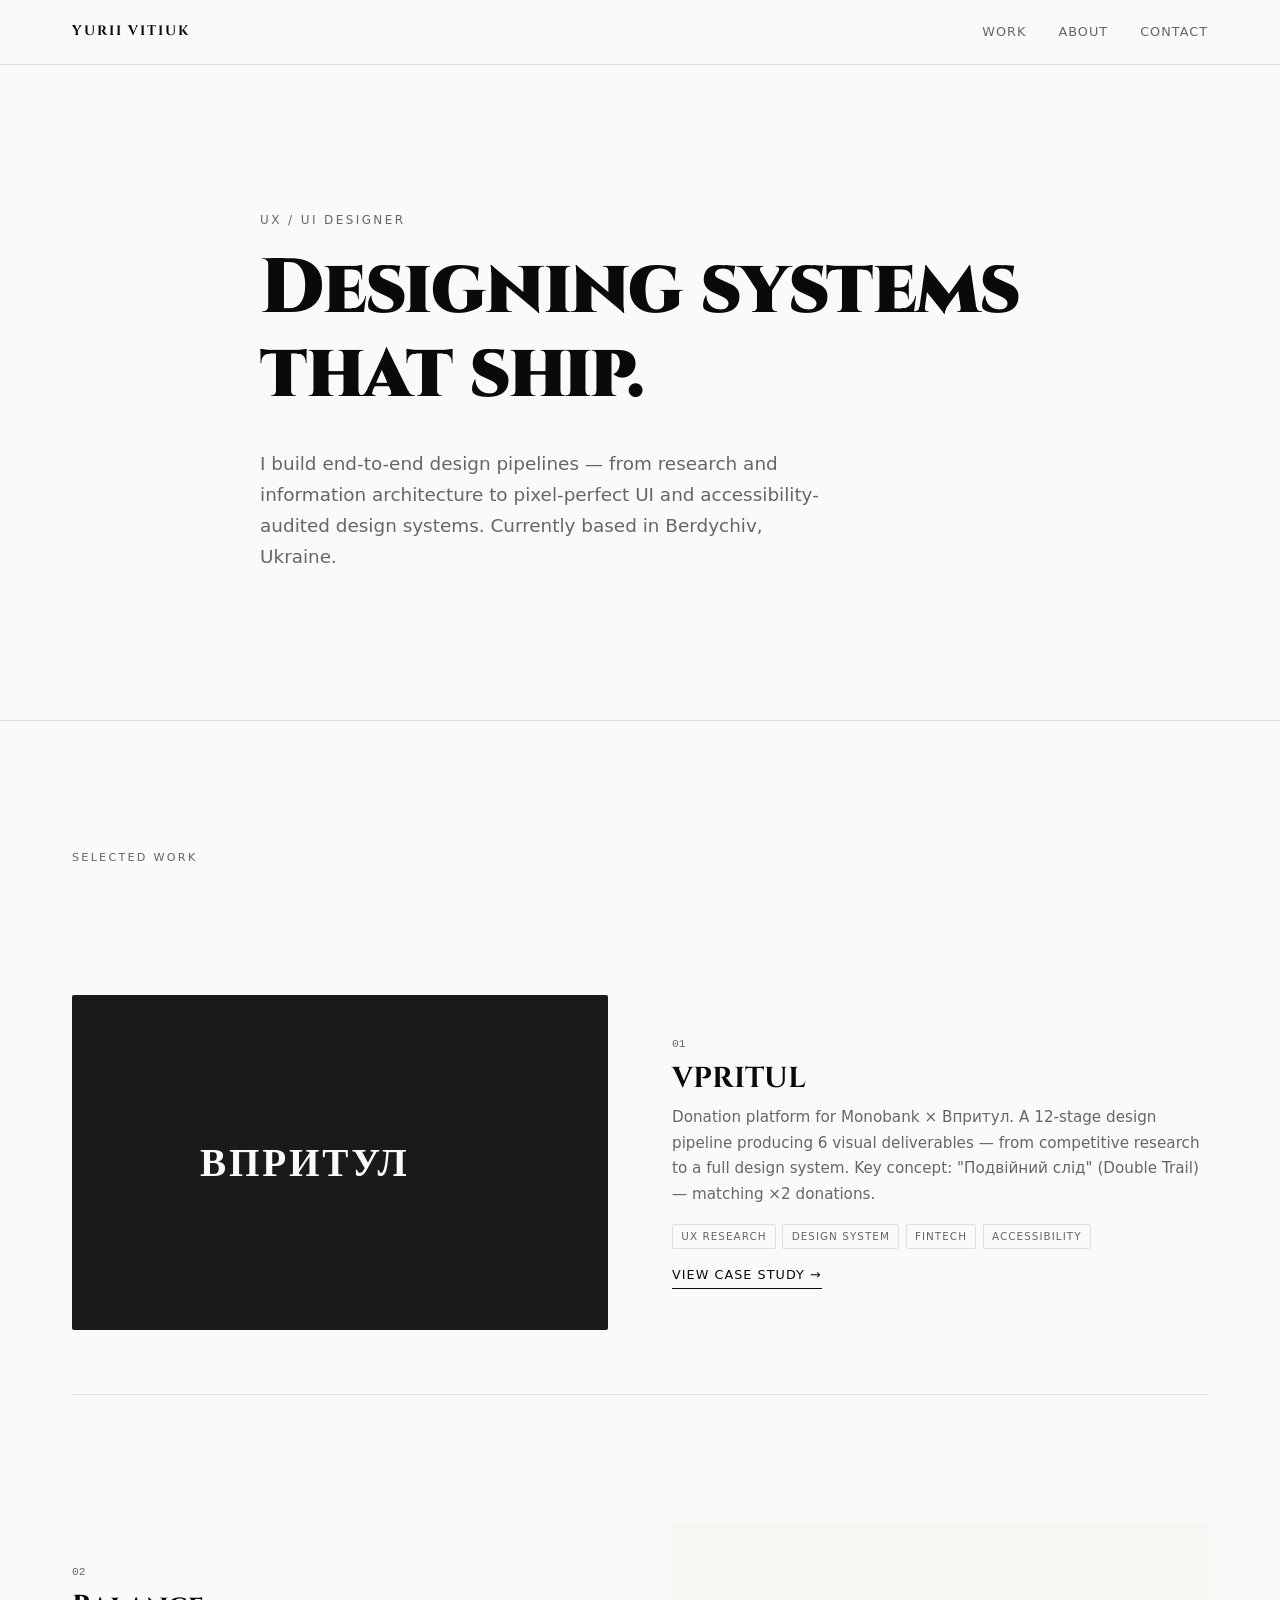
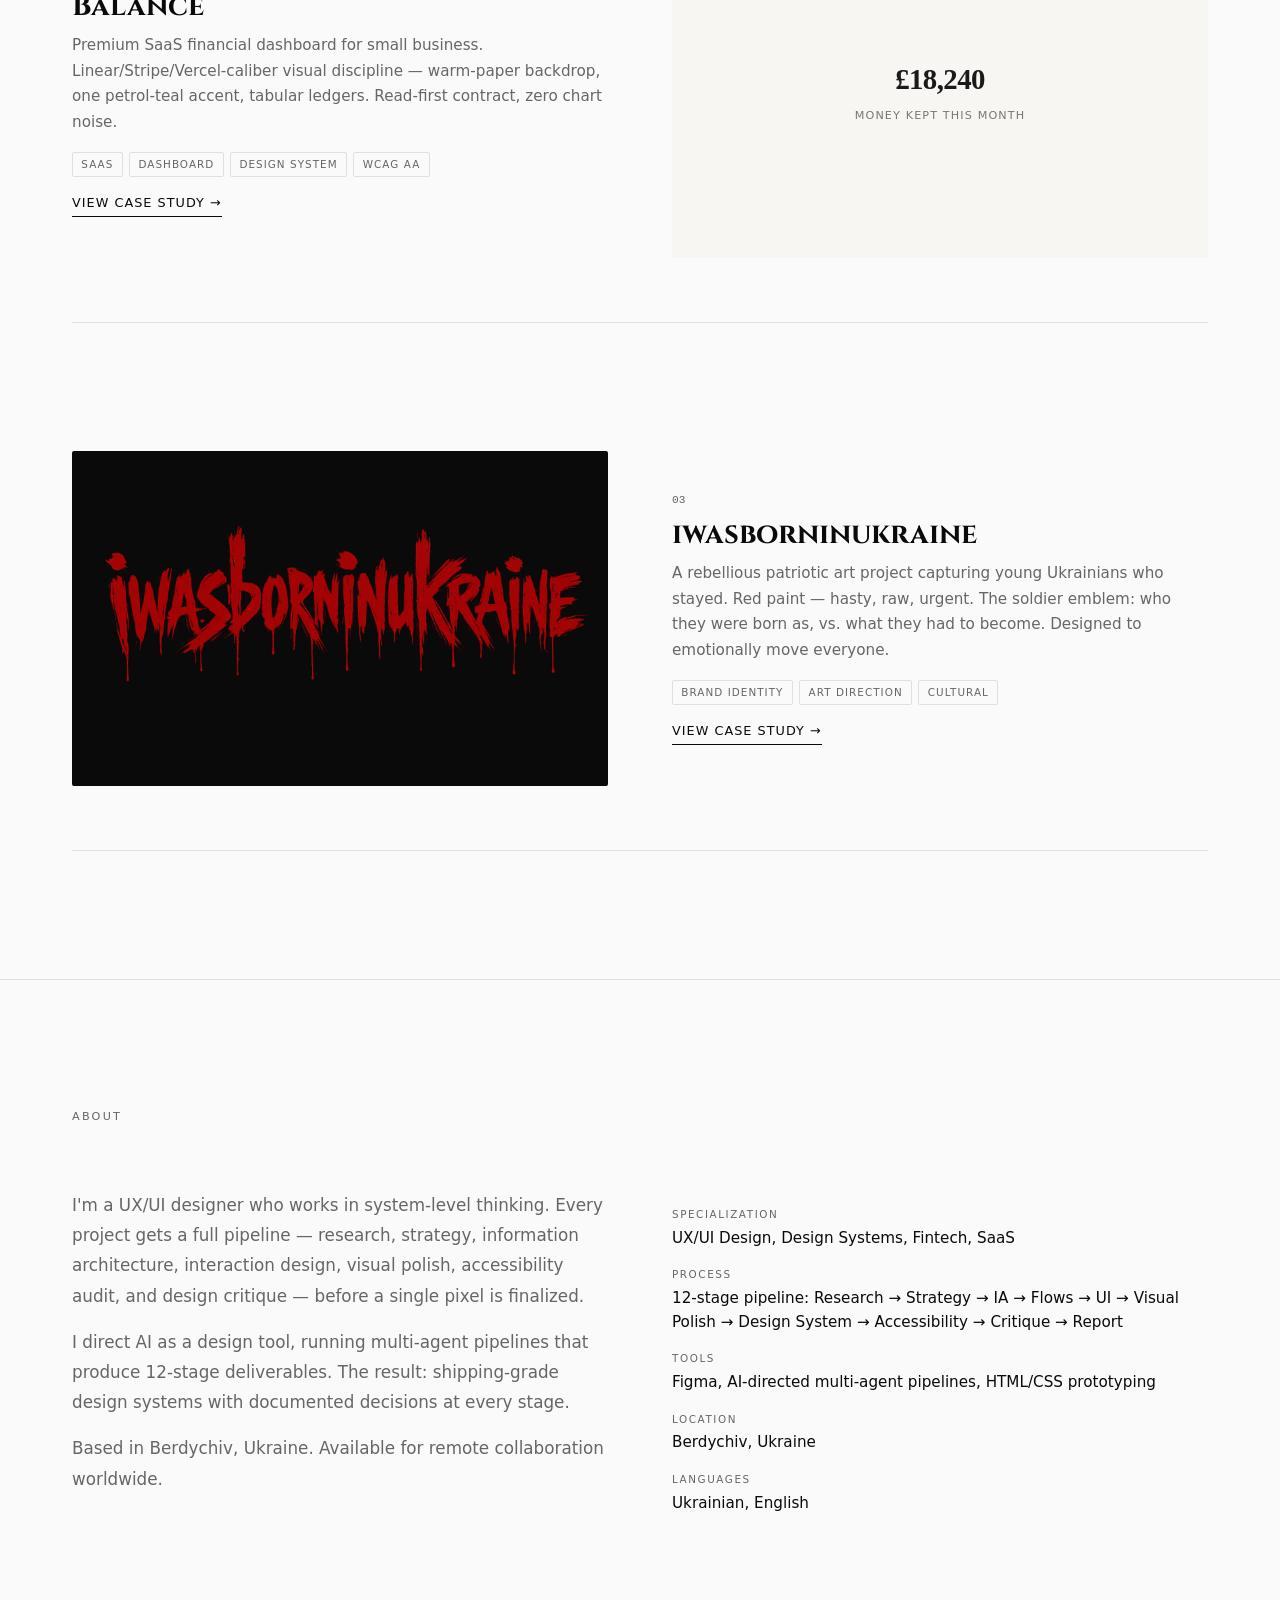
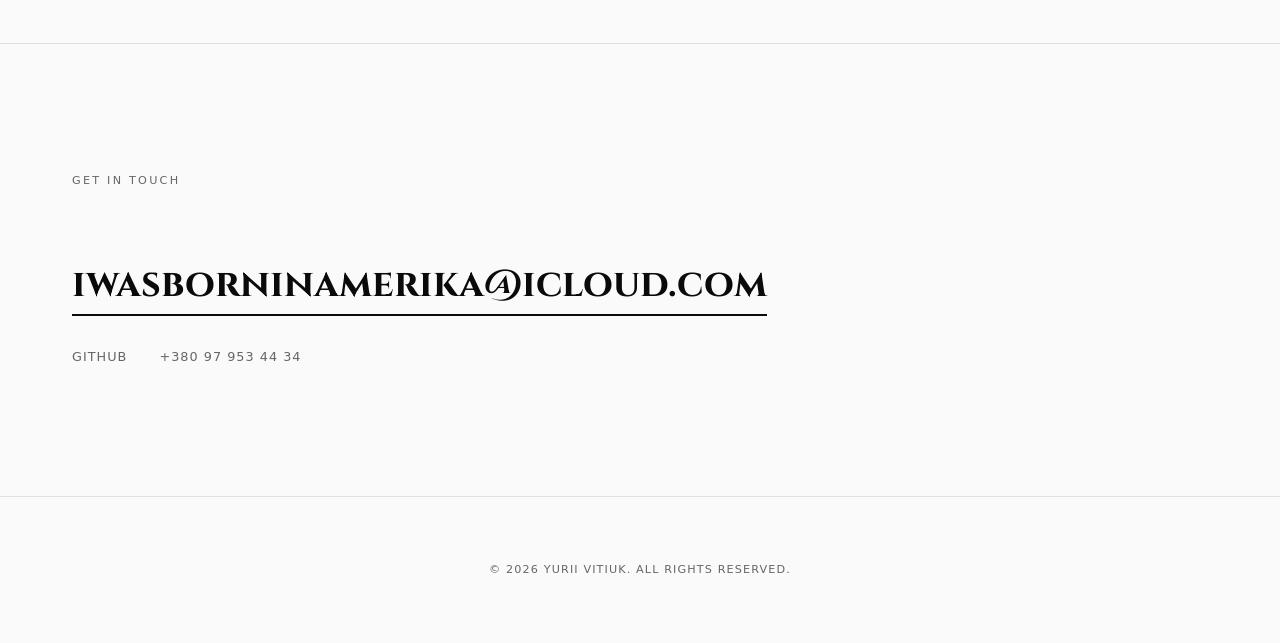
==== index.html @ 4b502dd4 "Initial commit: portfolio site with 3 case studies" ====
<!DOCTYPE html>
<html lang="en">
<head>
  <meta charset="UTF-8">
  <meta name="viewport" content="width=device-width, initial-scale=1.0">
  <title>Yurii Vitiuk — Design Portfolio</title>
  <meta name="description" content="Design portfolio of Yurii Vitiuk — UX/UI designer crafting digital products with system-level precision.">
  <link rel="stylesheet" href="style.css">
</head>
<body>

  <!-- Header -->
  <header class="header">
    <div class="header__inner">
      <a href="/" class="header__name">Yurii Vitiuk</a>
      <nav class="header__nav">
        <a href="#work">Work</a>
        <a href="#about">About</a>
        <a href="#contact">Contact</a>
      </nav>
    </div>
  </header>

  <!-- Hero -->
  <section class="hero">
    <div class="container">
      <p class="hero__label">UX / UI Designer</p>
      <h1 class="hero__title">Designing systems<br>that ship.</h1>
      <p class="hero__subtitle">I build end-to-end design pipelines — from research and information architecture to pixel-perfect UI and accessibility-audited design systems. Currently based in Berdychiv, Ukraine.</p>
    </div>
  </section>

  <!-- Work -->
  <section class="section" id="work">
    <div class="container">
      <p class="section__label">Selected Work</p>

      <div class="projects-grid">

        <!-- VPRITUL -->
        <article class="project-card">
          <div class="project-card__visual" style="background:#1a1a1a;">
            <div style="display:flex;align-items:center;justify-content:center;height:100%;padding:2rem;">
              <svg viewBox="0 0 200 40" fill="none" xmlns="http://www.w3.org/2000/svg" style="width:100%;max-width:280px;">
                <text x="0" y="30" font-family="Georgia, serif" font-size="28" font-weight="bold" fill="#fafafa" letter-spacing="2">ВПРИТУЛ</text>
              </svg>
            </div>
          </div>
          <div class="project-card__info">
            <p class="project-card__number">01</p>
            <h2 class="project-card__title">VPRITUL</h2>
            <p class="project-card__desc">Donation platform for Monobank × Впритул. A 12-stage design pipeline producing 6 visual deliverables — from competitive research to a full design system. Key concept: "Подвійний слід" (Double Trail) — matching ×2 donations.</p>
            <div class="project-card__tags">
              <span class="tag">UX Research</span>
              <span class="tag">Design System</span>
              <span class="tag">Fintech</span>
              <span class="tag">Accessibility</span>
            </div>
            <a href="vprytul.html" class="project-card__link">View Case Study →</a>
          </div>
        </article>

        <!-- Balance -->
        <article class="project-card">
          <div class="project-card__visual" style="background:#F7F6F2;">
            <div style="display:flex;align-items:center;justify-content:center;height:100%;padding:2rem;">
              <div style="text-align:center;">
                <div style="font-family:Georgia,serif;font-size:1.8rem;font-weight:700;color:#1a1a1a;letter-spacing:-0.02em;">£18,240</div>
                <div style="font-size:0.7rem;color:#777;letter-spacing:0.1em;text-transform:uppercase;margin-top:0.3rem;">Money kept this month</div>
              </div>
            </div>
          </div>
          <div class="project-card__info">
            <p class="project-card__number">02</p>
            <h2 class="project-card__title">Balance</h2>
            <p class="project-card__desc">Premium SaaS financial dashboard for small business. Linear/Stripe/Vercel-caliber visual discipline — warm-paper backdrop, one petrol-teal accent, tabular ledgers. Read-first contract, zero chart noise.</p>
            <div class="project-card__tags">
              <span class="tag">SaaS</span>
              <span class="tag">Dashboard</span>
              <span class="tag">Design System</span>
              <span class="tag">WCAG AA</span>
            </div>
            <a href="balance.html" class="project-card__link">View Case Study →</a>
          </div>
        </article>

        <!-- iwasborninukraine -->
        <article class="project-card">
          <div class="project-card__visual" style="background:#0a0a0a;">
            <img src="images/4049FFED-BC33-469F-9907-840719F17049.PNG" alt="iwasborninukraine" style="opacity:0.9;">
          </div>
          <div class="project-card__info">
            <p class="project-card__number">03</p>
            <h2 class="project-card__title">iwasborninukraine</h2>
            <p class="project-card__desc">A rebellious patriotic art project capturing young Ukrainians who stayed. Red paint — hasty, raw, urgent. The soldier emblem: who they were born as, vs. what they had to become. Designed to emotionally move everyone.</p>
            <div class="project-card__tags">
              <span class="tag">Brand Identity</span>
              <span class="tag">Art Direction</span>
              <span class="tag">Cultural</span>
            </div>
            <a href="iwasborninukraine.html" class="project-card__link">View Case Study →</a>
          </div>
        </article>

      </div>
    </div>
  </section>

  <!-- About -->
  <section class="section" id="about">
    <div class="container">
      <p class="section__label">About</p>
      <div class="about-grid">
        <div class="about__text">
          <p>I'm a UX/UI designer who works in system-level thinking. Every project gets a full pipeline — research, strategy, information architecture, interaction design, visual polish, accessibility audit, and design critique — before a single pixel is finalized.</p>
          <p>I direct AI as a design tool, running multi-agent pipelines that produce 12-stage deliverables. The result: shipping-grade design systems with documented decisions at every stage.</p>
          <p>Based in Berdychiv, Ukraine. Available for remote collaboration worldwide.</p>
        </div>
        <dl class="about__details">
          <dt>Specialization</dt>
          <dd>UX/UI Design, Design Systems, Fintech, SaaS</dd>
          <dt>Process</dt>
          <dd>12-stage pipeline: Research → Strategy → IA → Flows → UI → Visual Polish → Design System → Accessibility → Critique → Report</dd>
          <dt>Tools</dt>
          <dd>Figma, AI-directed multi-agent pipelines, HTML/CSS prototyping</dd>
          <dt>Location</dt>
          <dd>Berdychiv, Ukraine</dd>
          <dt>Languages</dt>
          <dd>Ukrainian, English</dd>
        </dl>
      </div>
    </div>
  </section>

  <!-- Contact -->
  <section class="section" id="contact">
    <div class="container">
      <p class="section__label">Get in Touch</p>
      <a href="mailto:iwasborninamerika@icloud.com" class="contact__email">iwasborninamerika@icloud.com</a>
      <div class="contact__links">
        <a href="https://github.com/erikMMIV" target="_blank" rel="noopener">GitHub</a>
        <a href="tel:+380979534434">+380 97 953 44 34</a>
      </div>
    </div>
  </section>

  <!-- Footer -->
  <footer class="footer">
    <div class="container">
      <p>© 2026 Yurii Vitiuk. All rights reserved.</p>
    </div>
  </footer>

</body>
</html>
---- style.css ----
/* ═══════════════════════════════════════════════════
   Yurii Vitiuk — Portfolio
   Minimal, monochrome, typographically driven
   ═══════════════════════════════════════════════════ */

@font-face {
  font-family: 'Cinzel';
  src: url('fonts/Cinzel-Regular.ttf') format('truetype');
  font-weight: 400;
  font-style: normal;
  font-display: swap;
}
@font-face {
  font-family: 'Cinzel';
  src: url('fonts/Cinzel-Bold.ttf') format('truetype');
  font-weight: 700;
  font-style: normal;
  font-display: swap;
}
@font-face {
  font-family: 'Cinzel';
  src: url('fonts/Cinzel-Black.ttf') format('truetype');
  font-weight: 900;
  font-style: normal;
  font-display: swap;
}

:root {
  --ink: #0a0a0a;
  --paper: #fafafa;
  --muted: #666;
  --border: #e0e0e0;
  --accent: #1a1a1a;
  --radius: 2px;
  --space-xs: 0.5rem;
  --space-sm: 1rem;
  --space-md: 2rem;
  --space-lg: 4rem;
  --space-xl: 8rem;
  --font-display: 'Cinzel', 'Georgia', serif;
  --font-body: -apple-system, BlinkMacSystemFont, 'Segoe UI', system-ui, sans-serif;
  --font-mono: 'SF Mono', 'Fira Code', monospace;
}

*, *::before, *::after { box-sizing: border-box; margin: 0; padding: 0; }

html { font-size: 16px; scroll-behavior: smooth; }

body {
  font-family: var(--font-body);
  color: var(--ink);
  background: var(--paper);
  line-height: 1.6;
  -webkit-font-smoothing: antialiased;
}

::selection { background: var(--ink); color: var(--paper); }

a { color: inherit; text-decoration: none; }

img { max-width: 100%; height: auto; display: block; }

/* ── Layout ────────────────────────────────────── */

.container {
  max-width: 1200px;
  margin: 0 auto;
  padding: 0 var(--space-md);
}

.container--narrow {
  max-width: 800px;
}

/* ── Header ────────────────────────────────────── */

.header {
  position: fixed;
  top: 0;
  left: 0;
  right: 0;
  z-index: 100;
  background: rgba(250, 250, 250, 0.92);
  backdrop-filter: blur(12px);
  border-bottom: 1px solid var(--border);
}

.header__inner {
  display: flex;
  align-items: center;
  justify-content: space-between;
  height: 64px;
  max-width: 1200px;
  margin: 0 auto;
  padding: 0 var(--space-md);
}

.header__name {
  font-family: var(--font-display);
  font-size: 0.85rem;
  font-weight: 700;
  letter-spacing: 0.15em;
  text-transform: uppercase;
}

.header__nav { display: flex; gap: var(--space-md); }

.header__nav a {
  font-size: 0.8rem;
  letter-spacing: 0.08em;
  text-transform: uppercase;
  color: var(--muted);
  transition: color 0.2s;
}

.header__nav a:hover { color: var(--ink); }

/* ── Hero ──────────────────────────────────────── */

.hero {
  padding: calc(var(--space-xl) + 64px) 0 var(--space-xl);
  min-height: 80vh;
  display: flex;
  align-items: center;
}

.hero__label {
  font-size: 0.75rem;
  letter-spacing: 0.2em;
  text-transform: uppercase;
  color: var(--muted);
  margin-bottom: var(--space-sm);
}

.hero__title {
  font-family: var(--font-display);
  font-size: clamp(2.5rem, 6vw, 5rem);
  font-weight: 900;
  line-height: 1.1;
  letter-spacing: -0.02em;
  margin-bottom: var(--space-md);
}

.hero__subtitle {
  font-size: 1.15rem;
  color: var(--muted);
  max-width: 560px;
  line-height: 1.7;
}

/* ── Section ───────────────────────────────────── */

.section {
  padding: var(--space-xl) 0;
  border-top: 1px solid var(--border);
}

.section__label {
  font-size: 0.7rem;
  letter-spacing: 0.2em;
  text-transform: uppercase;
  color: var(--muted);
  margin-bottom: var(--space-lg);
}

/* ── Projects Grid ─────────────────────────────── */

.projects-grid {
  display: grid;
  grid-template-columns: 1fr;
  gap: var(--space-lg);
}

.project-card {
  display: grid;
  grid-template-columns: 1fr 1fr;
  gap: var(--space-lg);
  align-items: center;
  padding: var(--space-lg) 0;
  border-bottom: 1px solid var(--border);
  transition: opacity 0.3s;
}

.project-card:hover { opacity: 0.85; }

.project-card:nth-child(even) { direction: rtl; }
.project-card:nth-child(even) > * { direction: ltr; }

.project-card__visual {
  aspect-ratio: 16/10;
  background: var(--ink);
  border-radius: var(--radius);
  overflow: hidden;
  position: relative;
}

.project-card__visual img {
  width: 100%;
  height: 100%;
  object-fit: cover;
}

.project-card__info { padding: var(--space-md) 0; }

.project-card__number {
  font-family: var(--font-mono);
  font-size: 0.7rem;
  color: var(--muted);
  margin-bottom: var(--space-xs);
}

.project-card__title {
  font-family: var(--font-display);
  font-size: 1.8rem;
  font-weight: 700;
  margin-bottom: var(--space-xs);
  line-height: 1.2;
}

.project-card__desc {
  color: var(--muted);
  font-size: 0.95rem;
  line-height: 1.7;
  margin-bottom: var(--space-sm);
}

.project-card__tags {
  display: flex;
  flex-wrap: wrap;
  gap: 0.4rem;
}

.tag {
  font-size: 0.65rem;
  letter-spacing: 0.1em;
  text-transform: uppercase;
  padding: 0.3em 0.8em;
  border: 1px solid var(--border);
  border-radius: var(--radius);
  color: var(--muted);
}

.project-card__link {
  display: inline-flex;
  align-items: center;
  gap: 0.4em;
  margin-top: var(--space-sm);
  font-size: 0.8rem;
  letter-spacing: 0.08em;
  text-transform: uppercase;
  color: var(--ink);
  border-bottom: 1px solid var(--ink);
  padding-bottom: 2px;
  transition: opacity 0.2s;
}

.project-card__link:hover { opacity: 0.6; }

/* ── About ─────────────────────────────────────── */

.about-grid {
  display: grid;
  grid-template-columns: 1fr 1fr;
  gap: var(--space-lg);
}

.about__text {
  font-size: 1.05rem;
  line-height: 1.8;
  color: var(--muted);
}

.about__text p + p { margin-top: var(--space-sm); }

.about__details { font-size: 0.85rem; }

.about__details dt {
  font-size: 0.65rem;
  letter-spacing: 0.15em;
  text-transform: uppercase;
  color: var(--muted);
  margin-top: var(--space-sm);
}

.about__details dd {
  font-size: 0.95rem;
  margin-top: 0.2rem;
}

/* ── Contact ───────────────────────────────────── */

.contact__email {
  font-family: var(--font-display);
  font-size: clamp(1.5rem, 3vw, 2.5rem);
  font-weight: 700;
  border-bottom: 2px solid var(--ink);
  padding-bottom: 4px;
  transition: opacity 0.2s;
}

.contact__email:hover { opacity: 0.6; }

.contact__links {
  display: flex;
  gap: var(--space-md);
  margin-top: var(--space-md);
}

.contact__links a {
  font-size: 0.8rem;
  letter-spacing: 0.08em;
  text-transform: uppercase;
  color: var(--muted);
  transition: color 0.2s;
}

.contact__links a:hover { color: var(--ink); }

/* ── Footer ────────────────────────────────────── */

.footer {
  padding: var(--space-lg) 0;
  border-top: 1px solid var(--border);
  text-align: center;
}

.footer p {
  font-size: 0.7rem;
  letter-spacing: 0.1em;
  text-transform: uppercase;
  color: var(--muted);
}

/* ═══════════════════════════════════════════════════
   Case Study Pages
   ═══════════════════════════════════════════════════ */

.cs-hero {
  padding: calc(var(--space-xl) + 64px) 0 var(--space-lg);
}

.cs-hero__back {
  font-size: 0.75rem;
  letter-spacing: 0.15em;
  text-transform: uppercase;
  color: var(--muted);
  display: inline-flex;
  align-items: center;
  gap: 0.4em;
  margin-bottom: var(--space-lg);
  transition: color 0.2s;
}

.cs-hero__back:hover { color: var(--ink); }

.cs-hero__label {
  font-size: 0.7rem;
  letter-spacing: 0.2em;
  text-transform: uppercase;
  color: var(--muted);
  margin-bottom: var(--space-sm);
}

.cs-hero__title {
  font-family: var(--font-display);
  font-size: clamp(2rem, 5vw, 4rem);
  font-weight: 900;
  line-height: 1.1;
  margin-bottom: var(--space-sm);
}

.cs-hero__subtitle {
  font-size: 1.1rem;
  color: var(--muted);
  max-width: 600px;
  line-height: 1.7;
}

.cs-hero__meta {
  display: flex;
  gap: var(--space-lg);
  margin-top: var(--space-md);
  padding-top: var(--space-md);
  border-top: 1px solid var(--border);
}

.cs-hero__meta dt {
  font-size: 0.65rem;
  letter-spacing: 0.15em;
  text-transform: uppercase;
  color: var(--muted);
}

.cs-hero__meta dd {
  font-size: 0.9rem;
  margin-top: 0.2rem;
}

/* Case study sections */

.cs-section {
  padding: var(--space-lg) 0;
  border-top: 1px solid var(--border);
}

.cs-section__title {
  font-family: var(--font-display);
  font-size: 1.3rem;
  font-weight: 700;
  margin-bottom: var(--space-md);
}

.cs-body {
  font-size: 1rem;
  line-height: 1.8;
  color: #333;
}

.cs-body h3 {
  font-family: var(--font-display);
  font-size: 1.1rem;
  font-weight: 700;
  margin: var(--space-md) 0 var(--space-xs);
}

.cs-body p + p { margin-top: var(--space-sm); }

.cs-body ul, .cs-body ol {
  margin: var(--space-sm) 0;
  padding-left: 1.5em;
}

.cs-body li { margin-bottom: 0.3em; }

.cs-body strong { font-weight: 600; }

/* Case study images */

.cs-image {
  margin: var(--space-md) 0;
  border-radius: var(--radius);
  overflow: hidden;
}

.cs-image img {
  width: 100%;
  border: 1px solid var(--border);
}

.cs-image--dark img { border: none; }

.cs-image__caption {
  font-size: 0.75rem;
  color: var(--muted);
  margin-top: var(--space-xs);
  letter-spacing: 0.05em;
}

/* Gallery grid */

.cs-gallery {
  display: grid;
  grid-template-columns: 1fr 1fr;
  gap: var(--space-sm);
  margin: var(--space-md) 0;
}

.cs-gallery .cs-image { margin: 0; }

/* Stats row */

.cs-stats {
  display: grid;
  grid-template-columns: repeat(auto-fit, minmax(160px, 1fr));
  gap: var(--space-md);
  margin: var(--space-md) 0;
}

.cs-stats__item dt {
  font-size: 2rem;
  font-family: var(--font-display);
  font-weight: 900;
}

.cs-stats__item dd {
  font-size: 0.75rem;
  letter-spacing: 0.1em;
  text-transform: uppercase;
  color: var(--muted);
  margin-top: 0.2rem;
}

/* Prev/Next navigation */

.cs-nav {
  display: grid;
  grid-template-columns: 1fr 1fr;
  border-top: 1px solid var(--border);
}

.cs-nav a {
  padding: var(--space-lg) var(--space-md);
  transition: background 0.2s;
}

.cs-nav a:hover { background: rgba(0,0,0,0.02); }

.cs-nav__label {
  font-size: 0.65rem;
  letter-spacing: 0.15em;
  text-transform: uppercase;
  color: var(--muted);
  margin-bottom: 0.3em;
}

.cs-nav__title {
  font-family: var(--font-display);
  font-size: 1.1rem;
  font-weight: 700;
}

.cs-nav a:last-child { text-align: right; border-left: 1px solid var(--border); }

/* ── Responsive ────────────────────────────────── */

@media (max-width: 768px) {
  .project-card { grid-template-columns: 1fr; }
  .project-card:nth-child(even) { direction: ltr; }
  .about-grid { grid-template-columns: 1fr; }
  .cs-hero__meta { flex-direction: column; gap: var(--space-sm); }
  .cs-gallery { grid-template-columns: 1fr; }
  .cs-nav { grid-template-columns: 1fr; }
  .cs-nav a:last-child { border-left: none; border-top: 1px solid var(--border); text-align: left; }
}
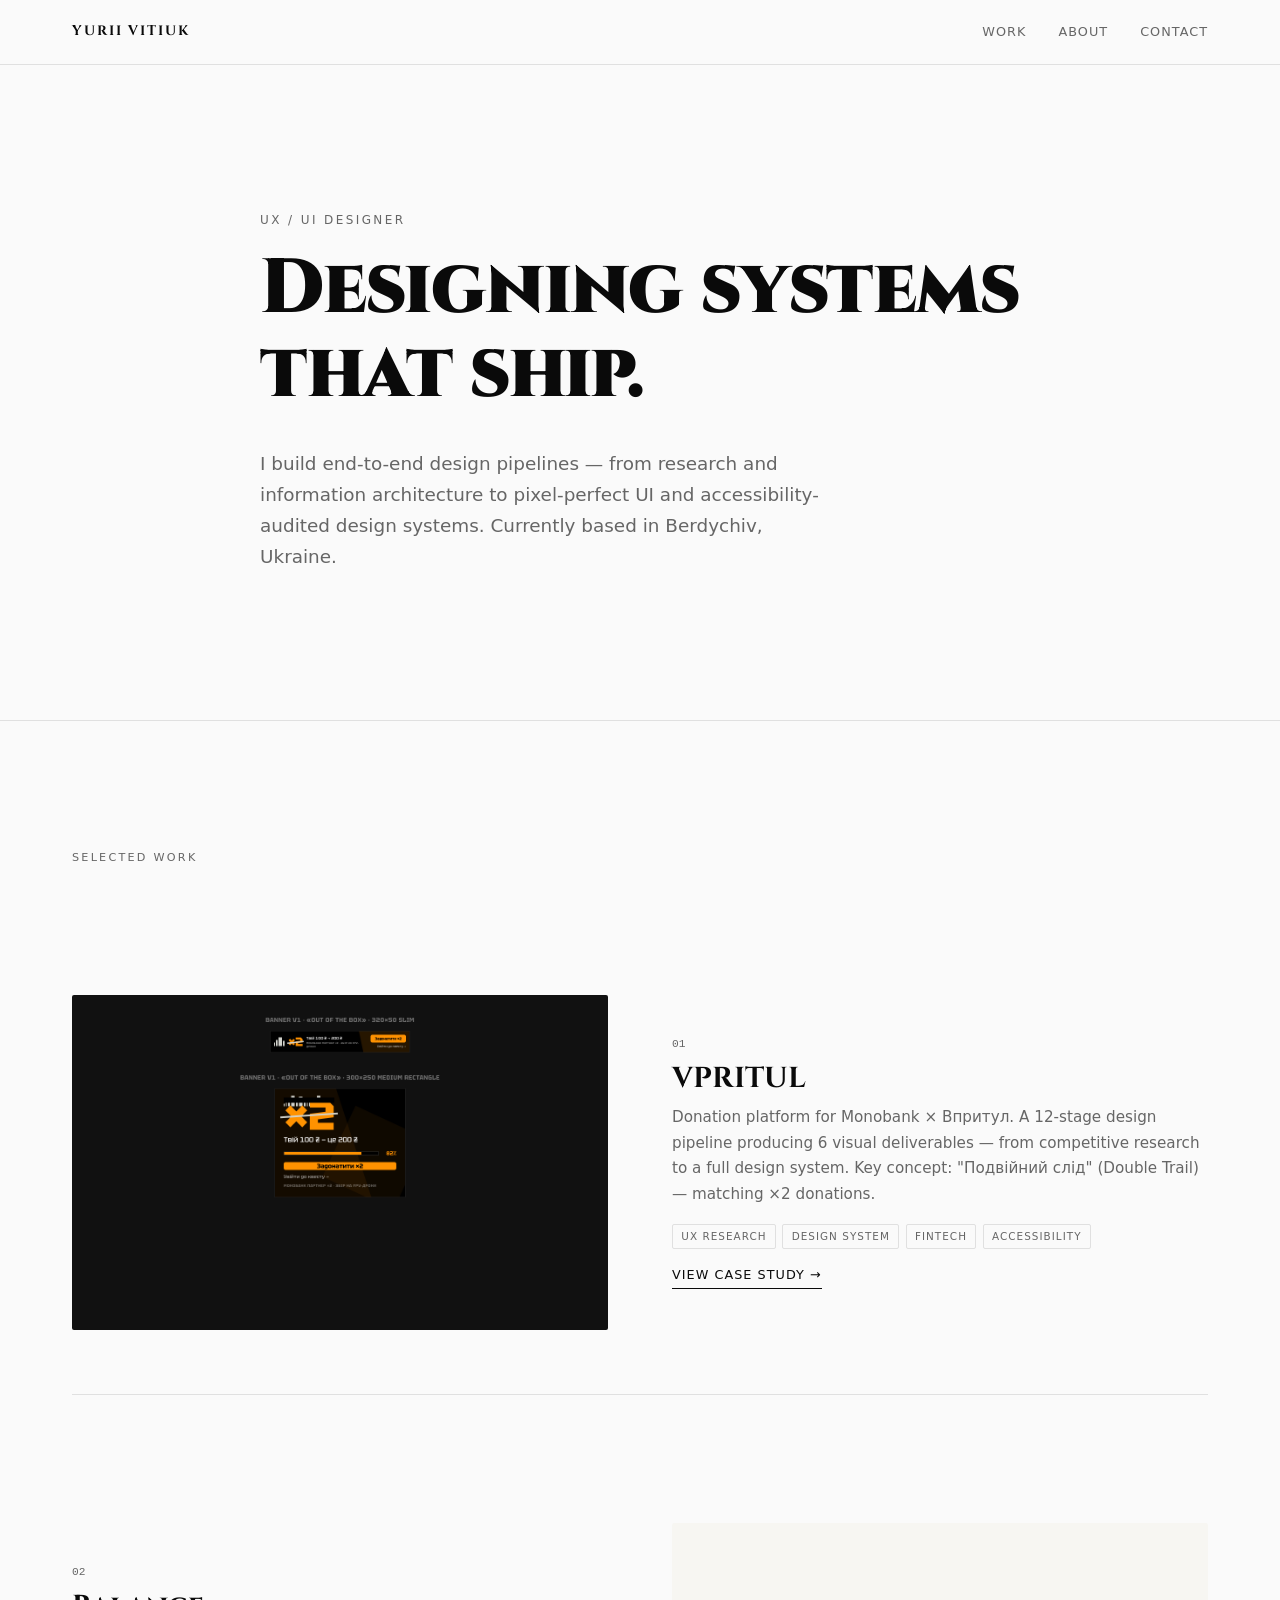
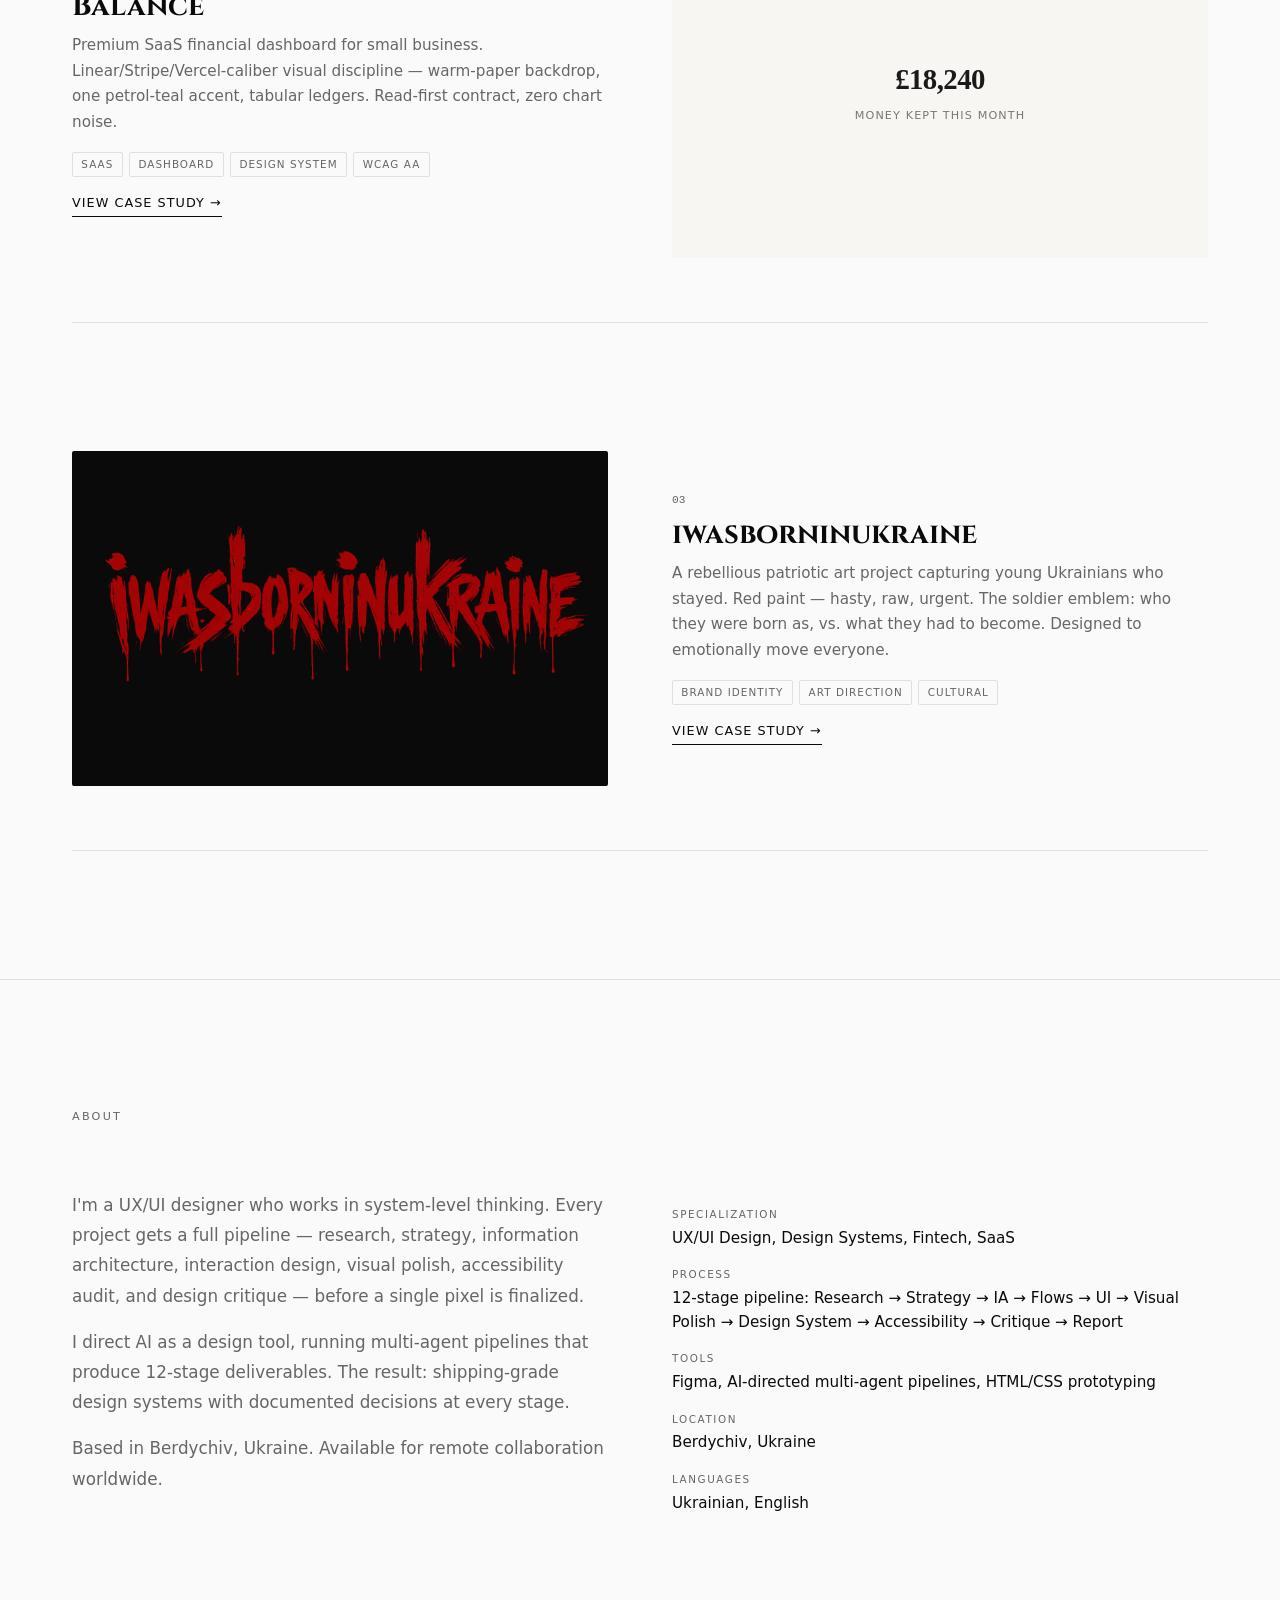
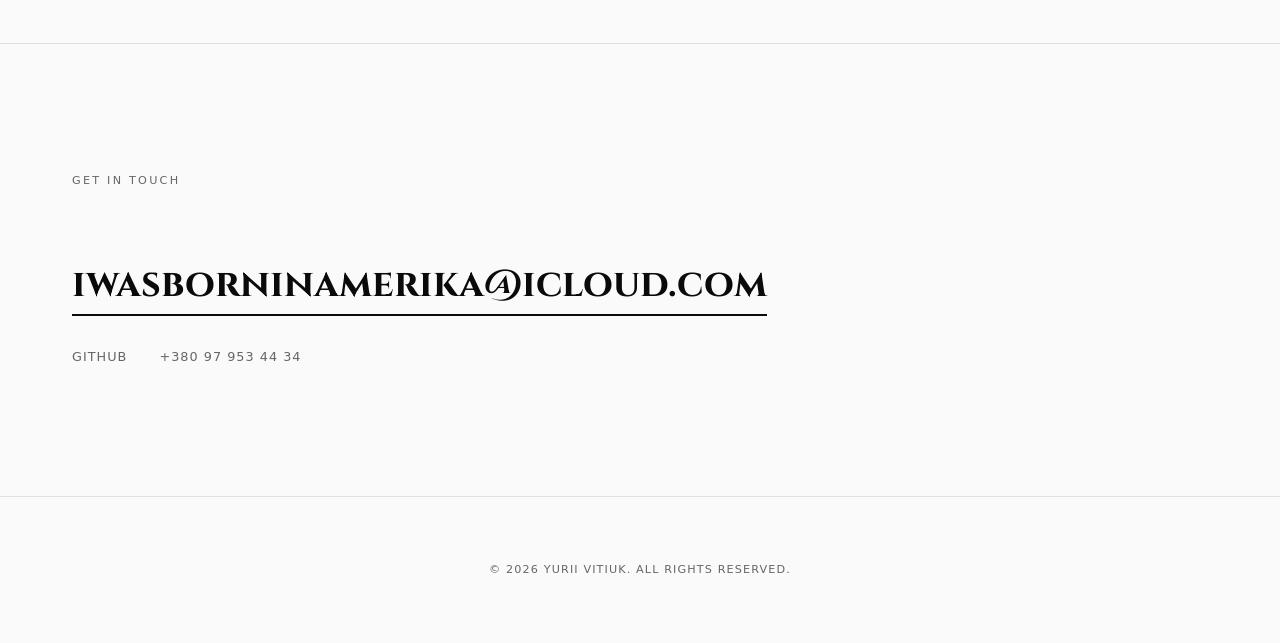
==== commit 362ff1f3: "Add VPRITUL gallery, swap iwasborninukraine images, compress PNGs - 6 VPRITUL design PNGs added to g" ====
--- a/index.html
+++ b/index.html
@@ -40,11 +40,7 @@
         <!-- VPRITUL -->
         <article class="project-card">
           <div class="project-card__visual" style="background:#1a1a1a;">
-            <div style="display:flex;align-items:center;justify-content:center;height:100%;padding:2rem;">
-              <svg viewBox="0 0 200 40" fill="none" xmlns="http://www.w3.org/2000/svg" style="width:100%;max-width:280px;">
-                <text x="0" y="30" font-family="Georgia, serif" font-size="28" font-weight="bold" fill="#fafafa" letter-spacing="2">ВПРИТУЛ</text>
-              </svg>
-            </div>
+            <img src="images/vprytul-banner-v1.png" alt="VPRITUL — Donation platform banner">
           </div>
           <div class="project-card__info">
             <p class="project-card__number">01</p>
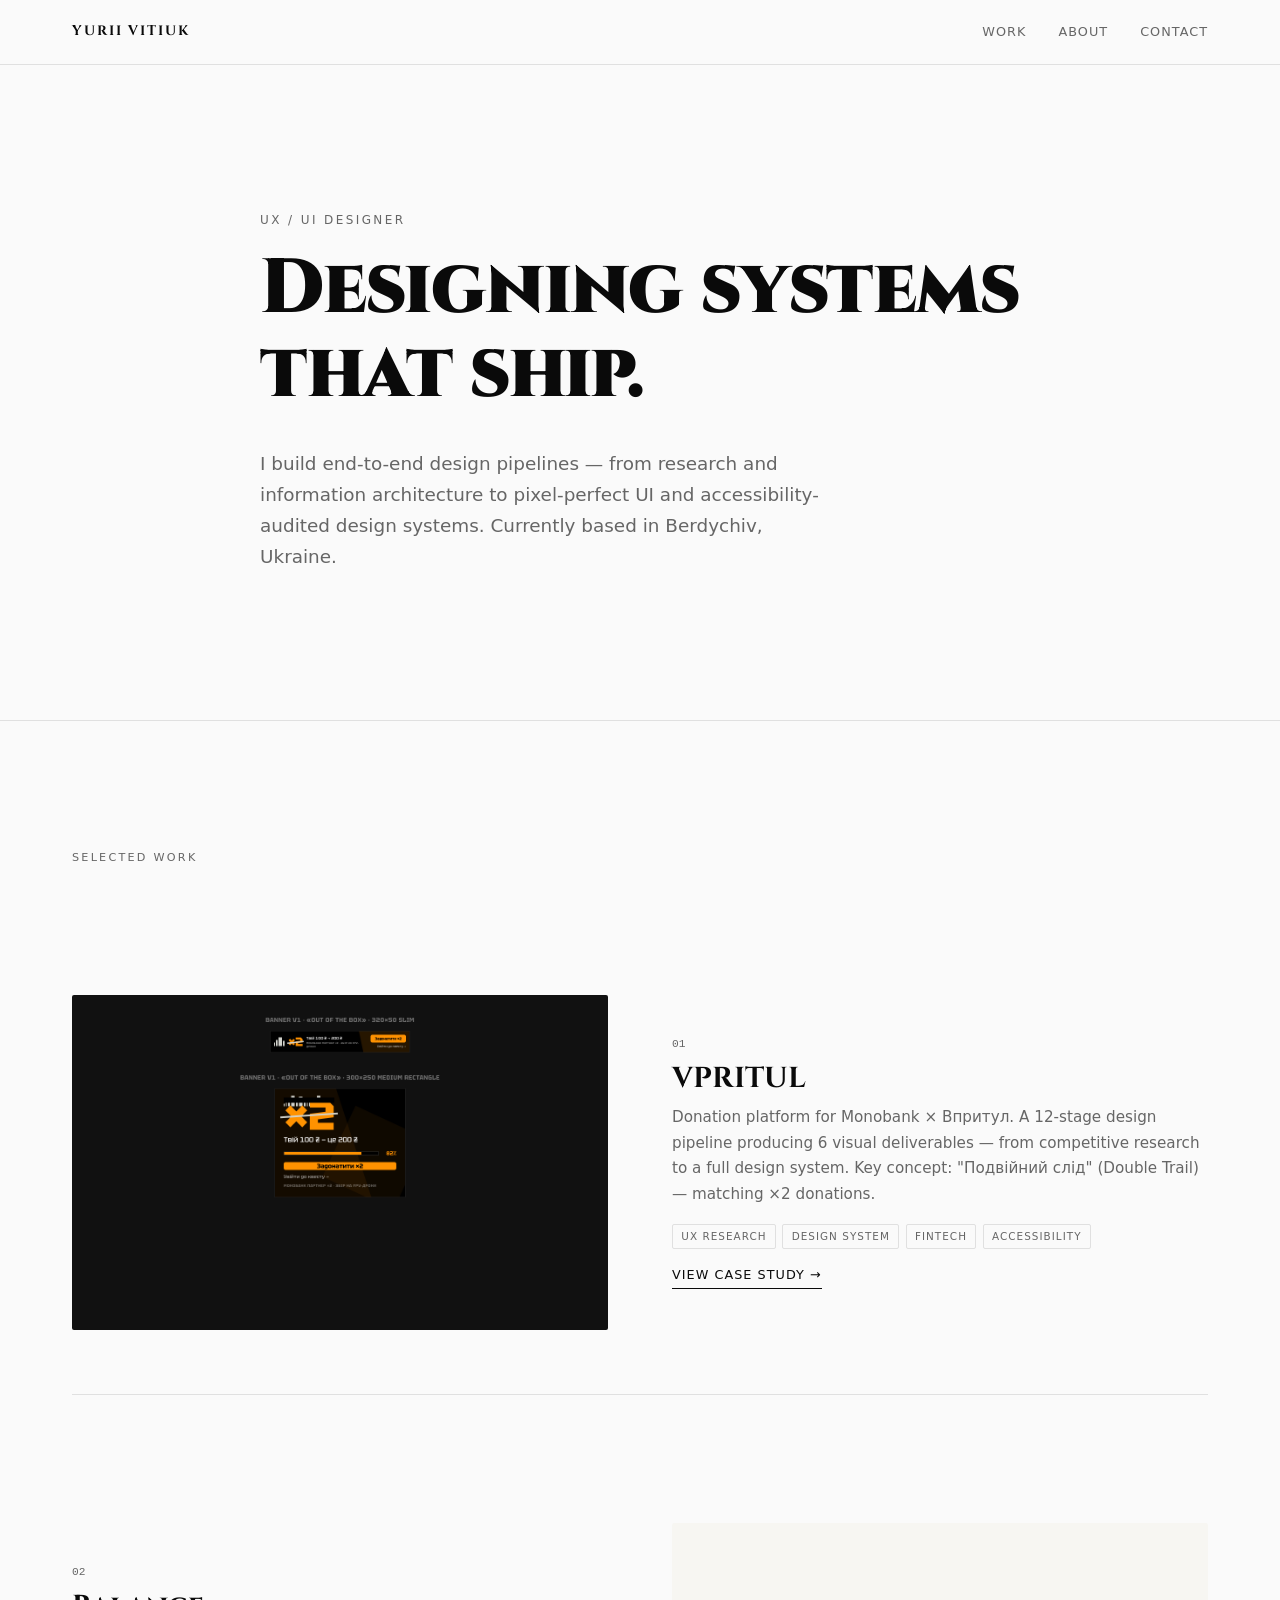
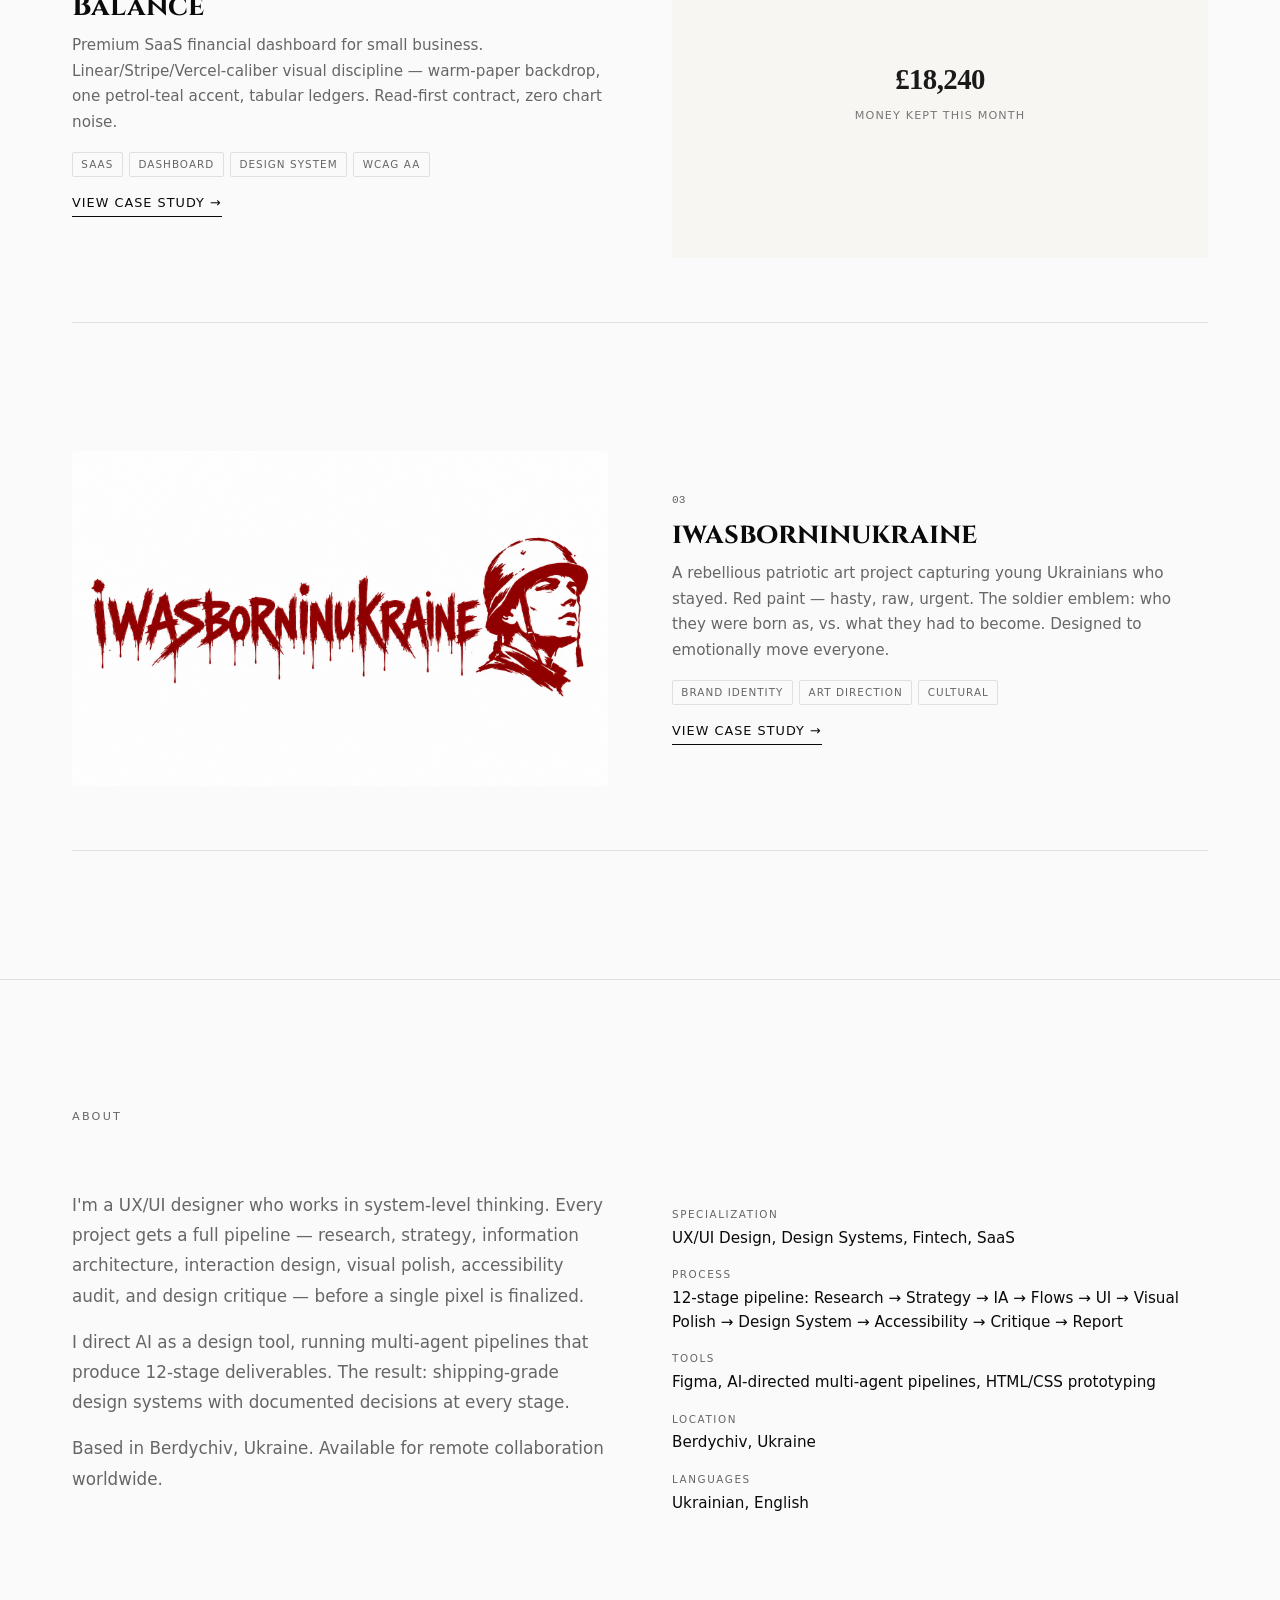
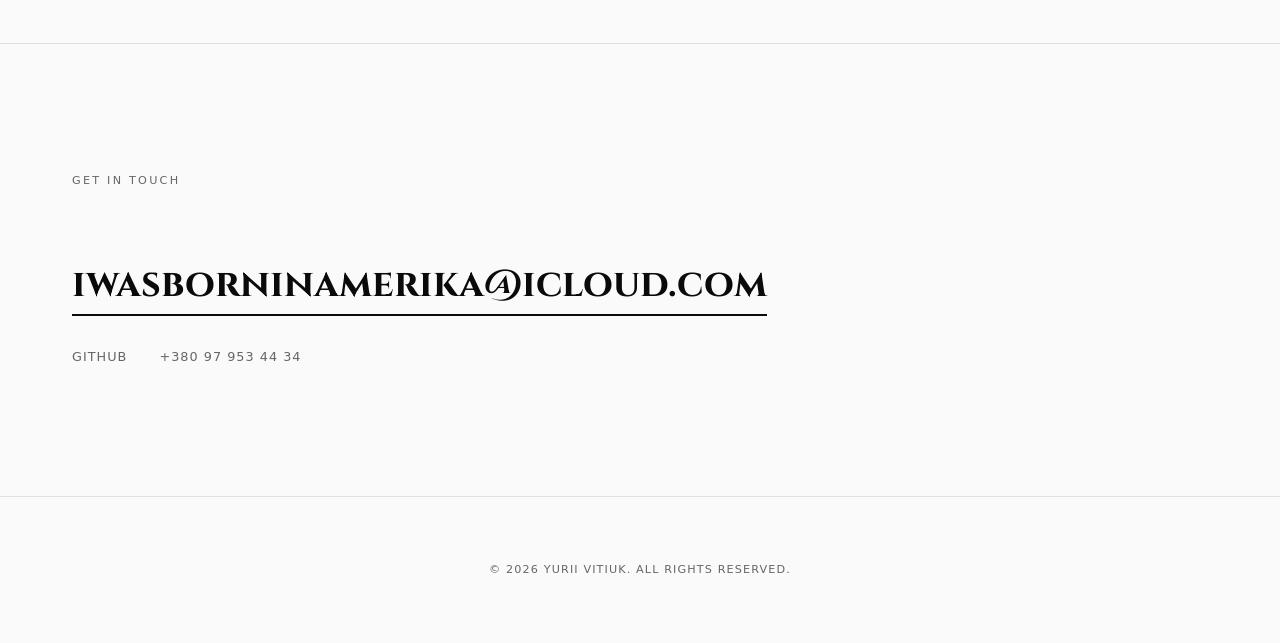
==== commit 823f5288: "feat: soldier hero banner + VPRITUL Figma link - iwasborninukraine: soldier emblem (FB9C909E, no ova" ====
--- a/index.html
+++ b/index.html
@@ -82,8 +82,8 @@
 
         <!-- iwasborninukraine -->
         <article class="project-card">
-          <div class="project-card__visual" style="background:#0a0a0a;">
-            <img src="images/4049FFED-BC33-469F-9907-840719F17049.PNG" alt="iwasborninukraine" style="opacity:0.9;">
+          <div class="project-card__visual" style="background:#fafafa;">
+            <img src="images/FB9C909E-D276-4BCB-B670-CD931615FACE.PNG" alt="iwasborninukraine">
           </div>
           <div class="project-card__info">
             <p class="project-card__number">03</p>
--- a/style.css
+++ b/style.css
@@ -396,6 +396,48 @@
   margin-top: 0.2rem;
 }
 
+.cs-hero__figma {
+  display: inline-flex;
+  align-items: center;
+  gap: 0.4em;
+  margin-top: var(--space-md);
+  font-size: 0.75rem;
+  letter-spacing: 0.1em;
+  text-transform: uppercase;
+  color: var(--muted);
+  border: 1px solid var(--border);
+  padding: 0.5em 1em;
+  border-radius: var(--radius);
+  transition: color 0.2s, border-color 0.2s;
+}
+
+.cs-hero__figma:hover {
+  color: var(--ink);
+  border-color: var(--ink);
+}
+
+.cs-hero__image {
+  margin-top: var(--space-md);
+  border-radius: var(--radius);
+  overflow: hidden;
+}
+
+.cs-hero__image img {
+  width: 100%;
+  max-height: 500px;
+  object-fit: cover;
+}
+
+.cs-hero--dark .cs-hero__figma {
+  border-color: #333;
+  color: #888;
+}
+
+.cs-hero--dark .cs-hero__figma:hover {
+  color: #fafafa;
+  border-color: #fafafa;
+}
+
 /* Case study sections */
 
 .cs-section {
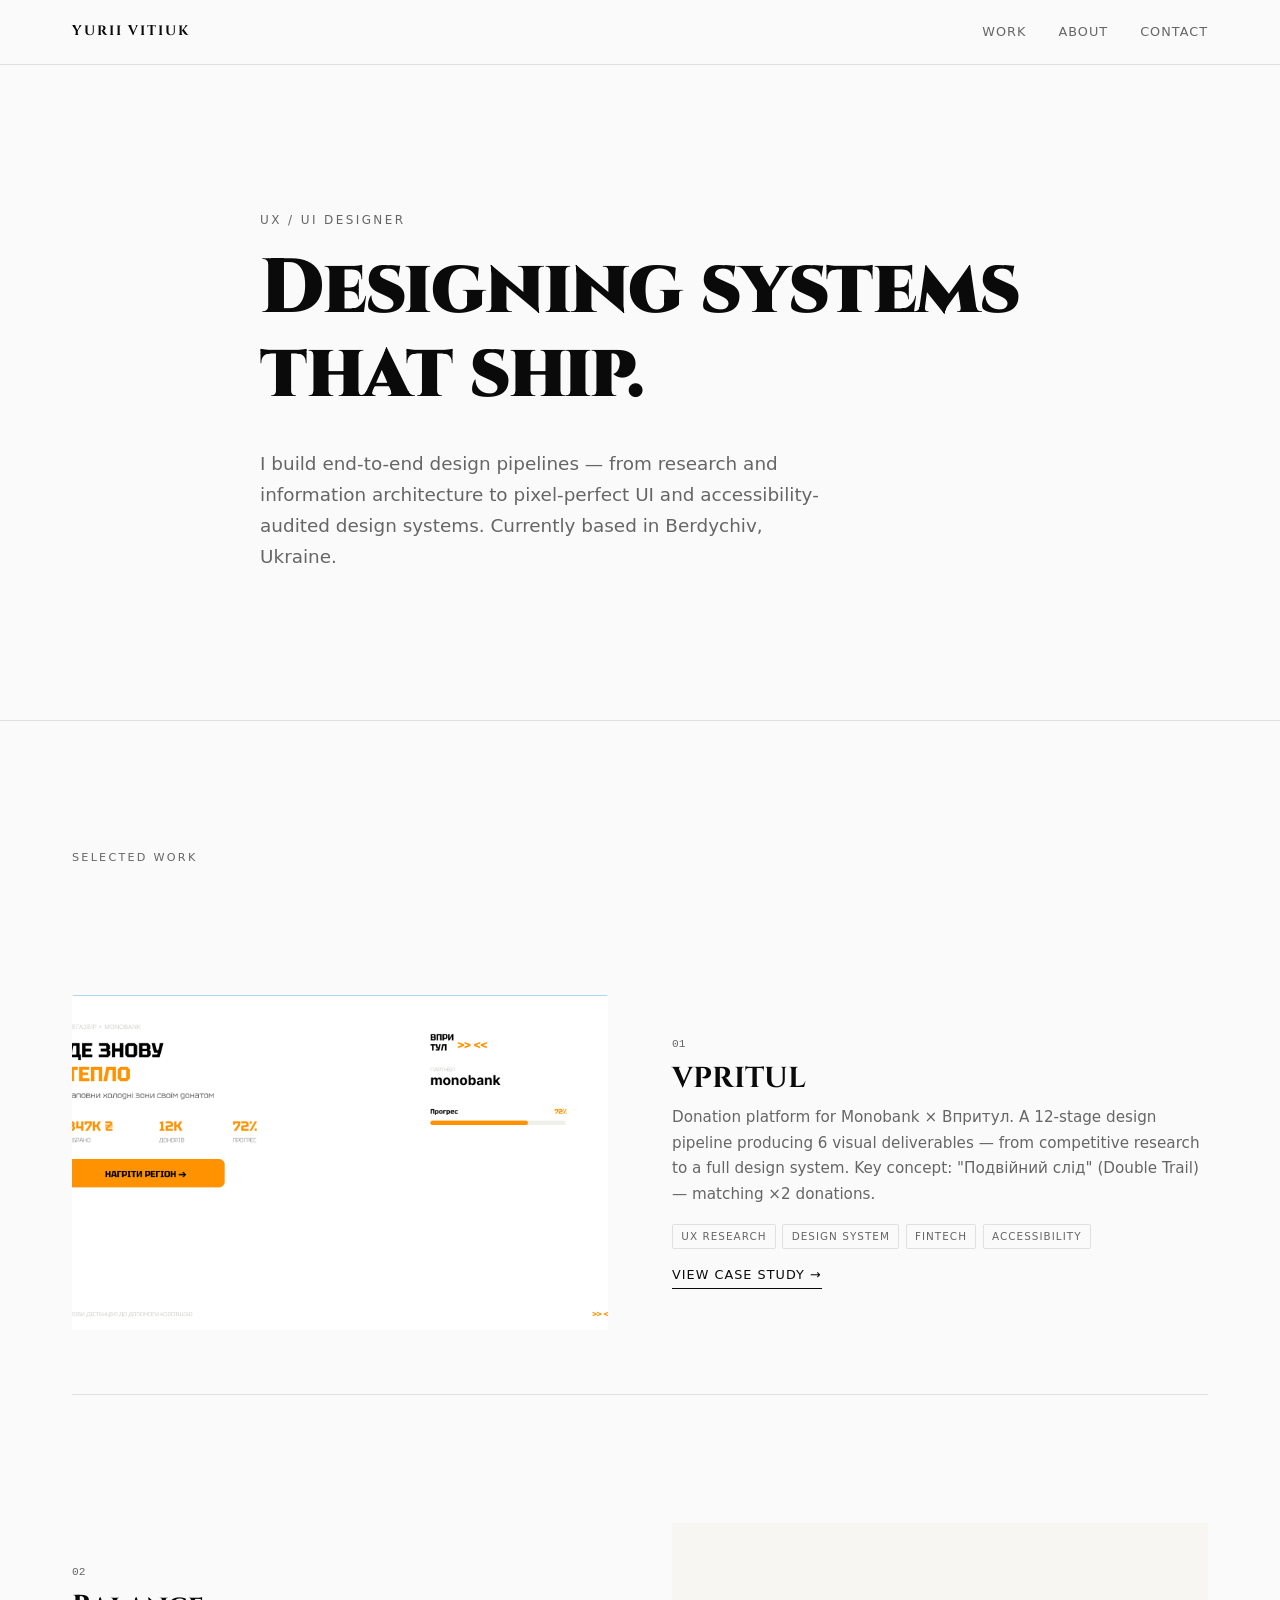
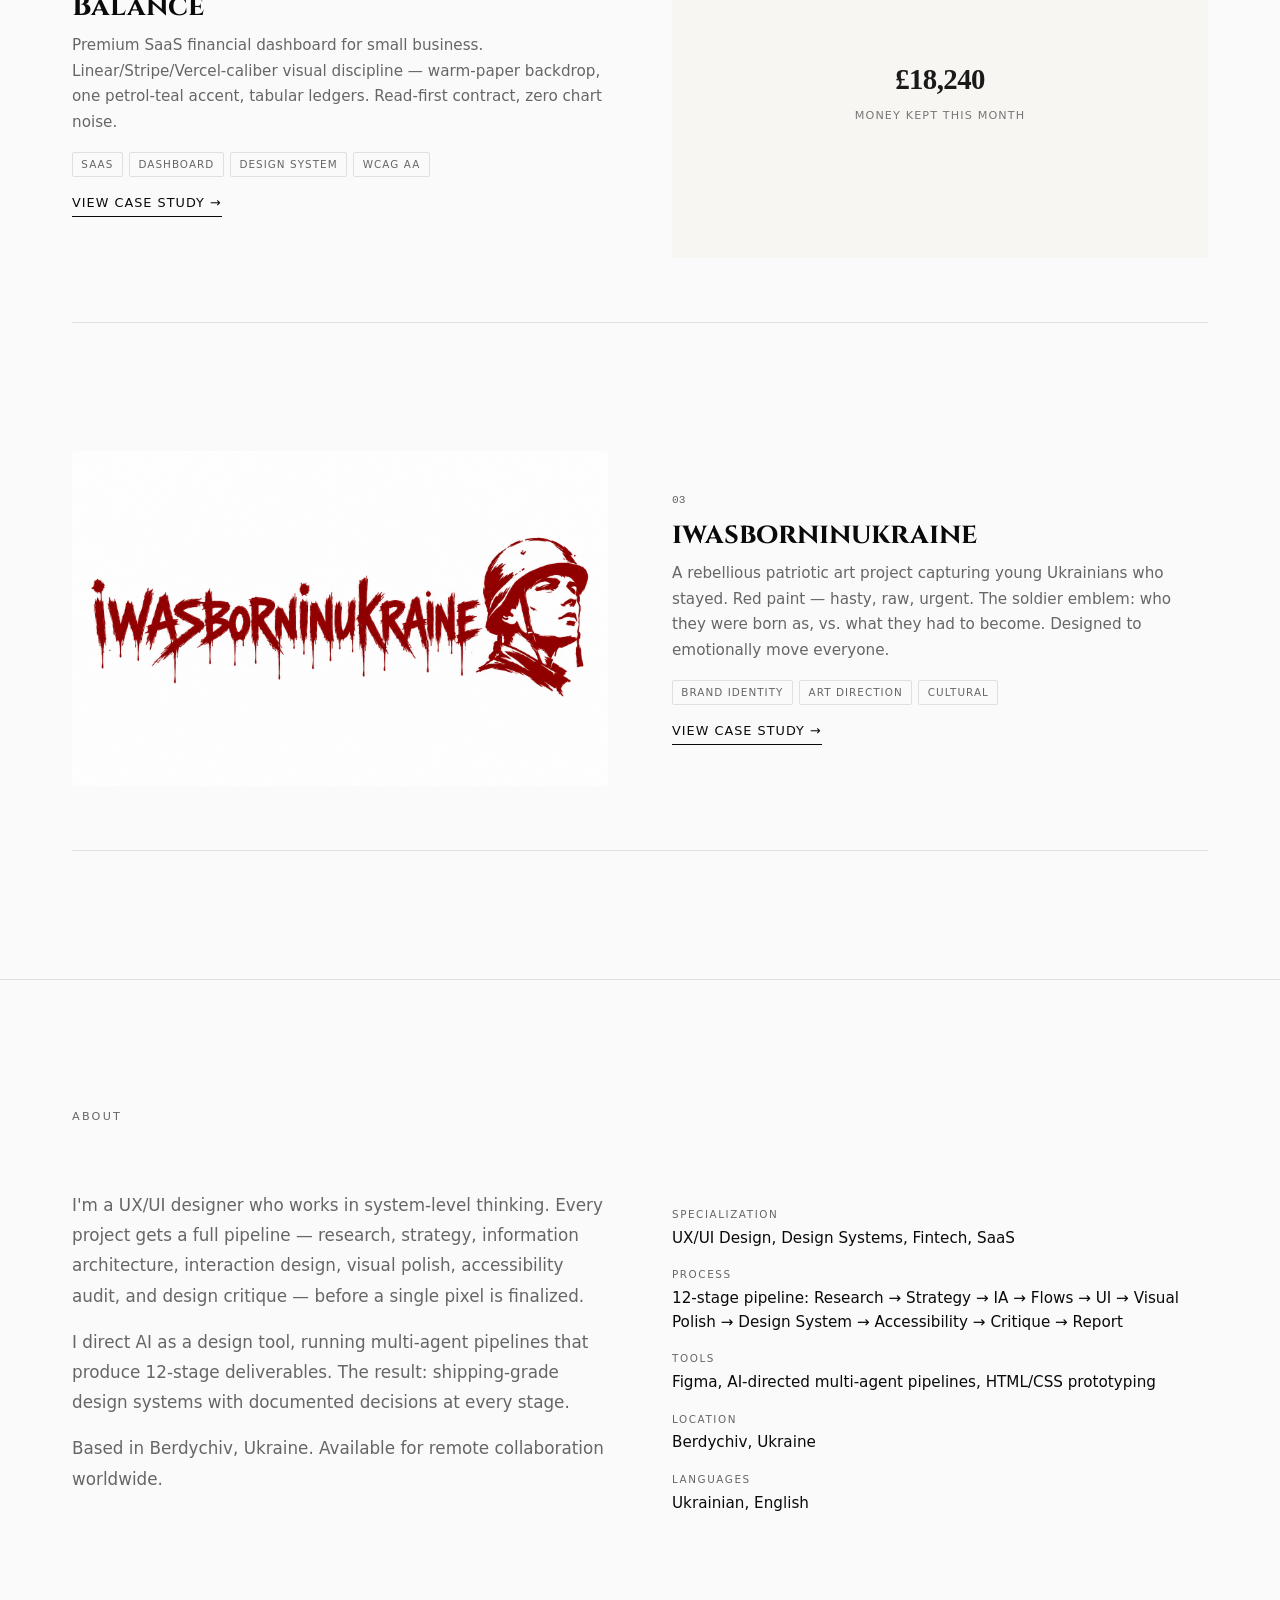
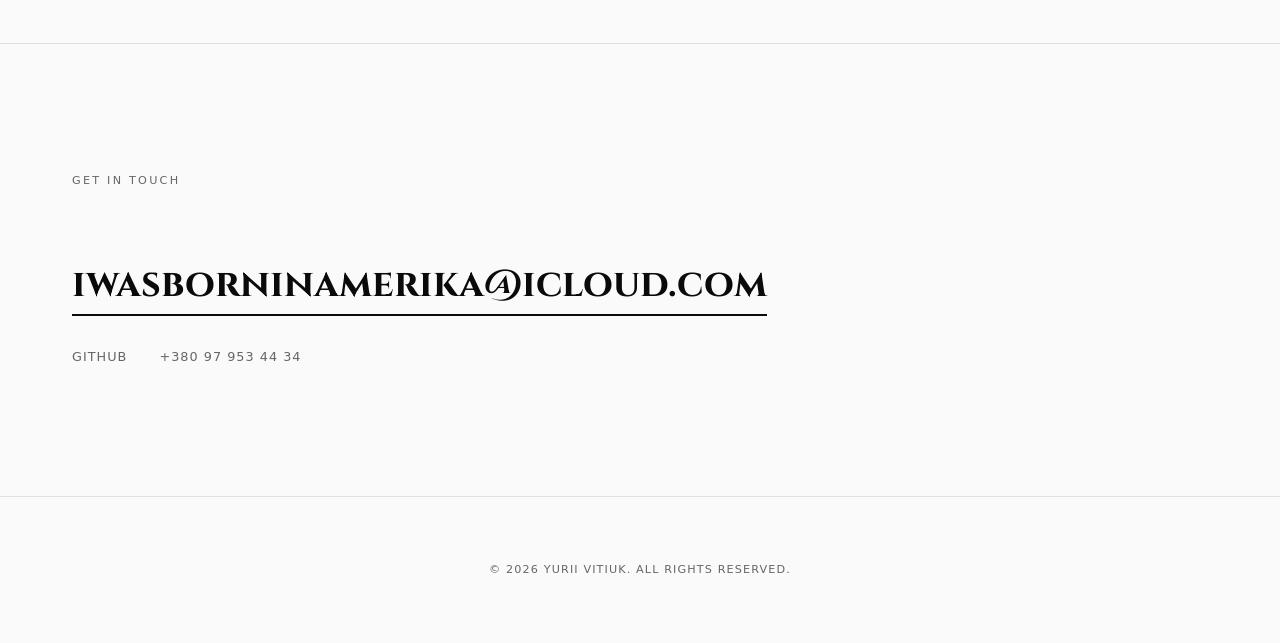
==== commit 7bb3505b: "VPRITUL: replace placeholder designs with real Figma frames (banner, feed post, partner stats slide)" ====
--- a/index.html
+++ b/index.html
@@ -40,7 +40,7 @@
         <!-- VPRITUL -->
         <article class="project-card">
           <div class="project-card__visual" style="background:#1a1a1a;">
-            <img src="images/vprytul-banner-v1.png" alt="VPRITUL — Donation platform banner">
+            <img src="images/vprytul-banner.png" alt="VPRITUL — campaign banner МЕГАЗБІР × MONOBANK">
           </div>
           <div class="project-card__info">
             <p class="project-card__number">01</p>
